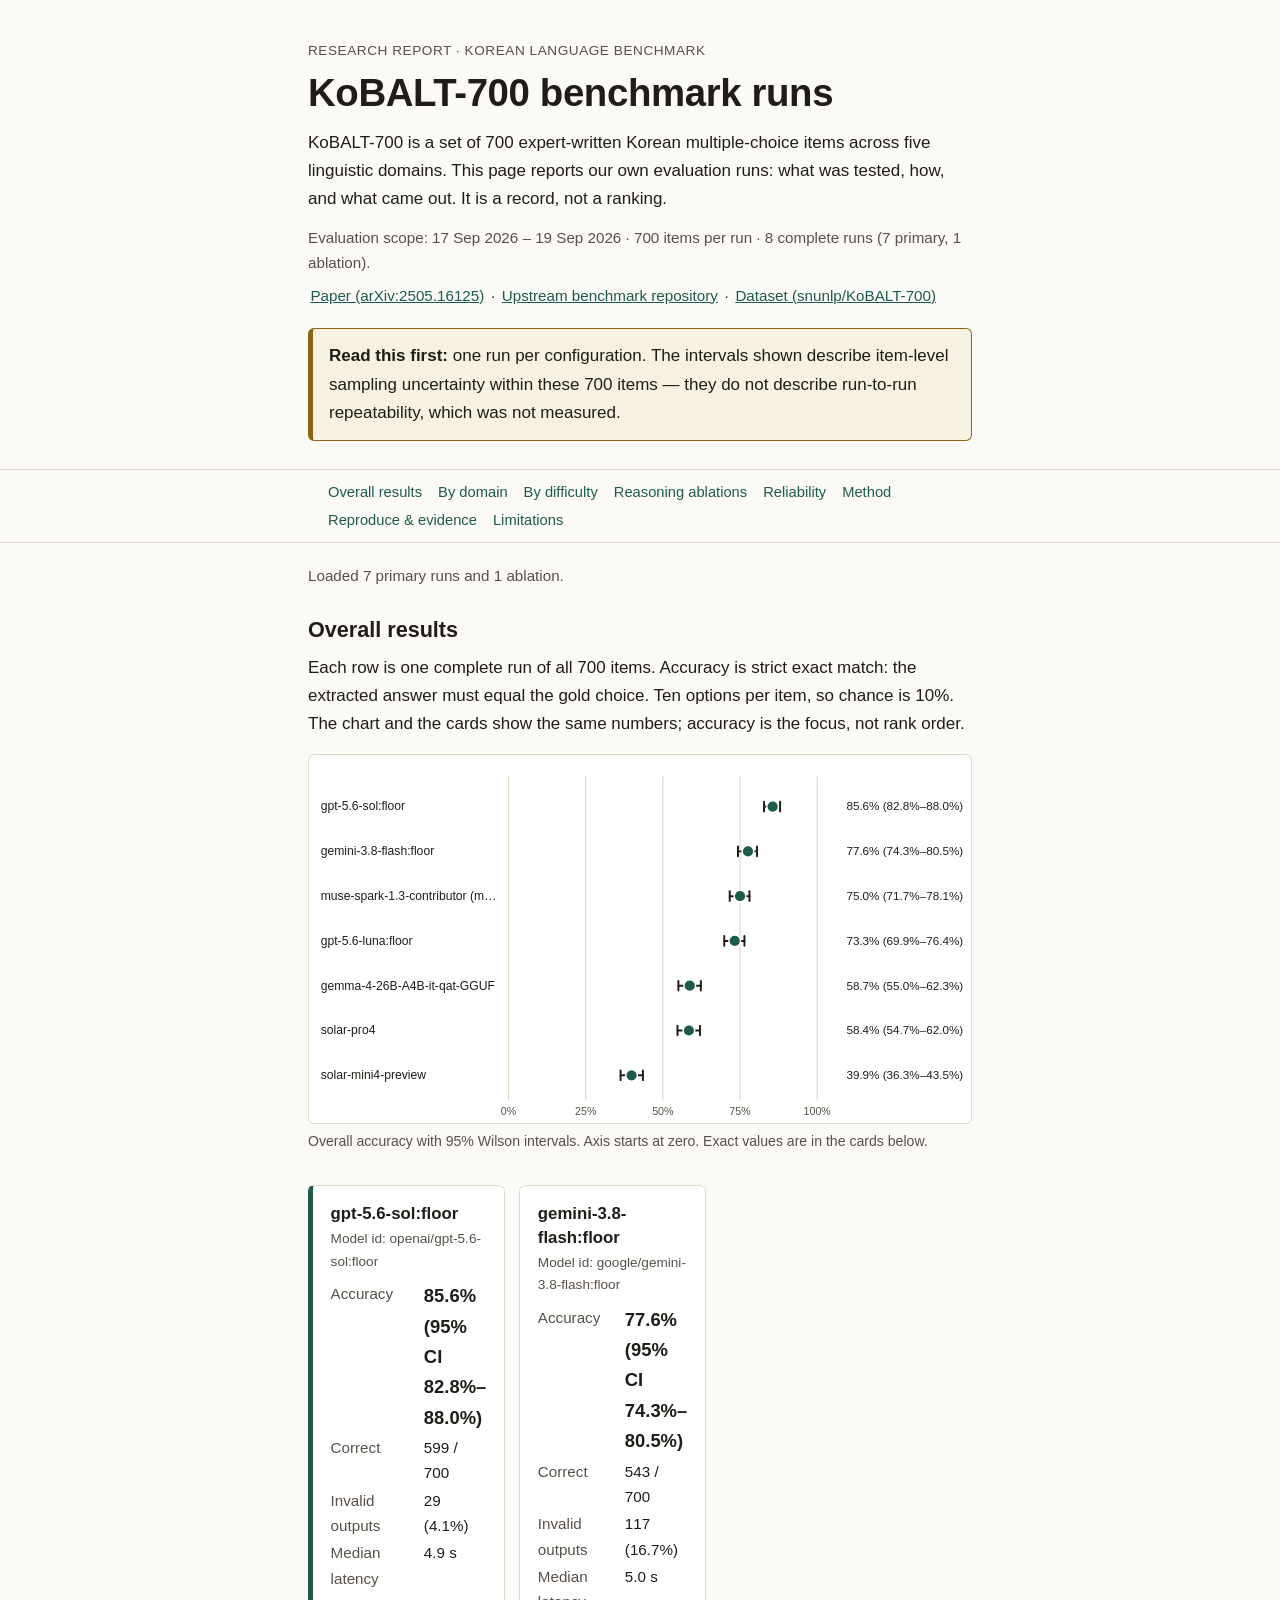
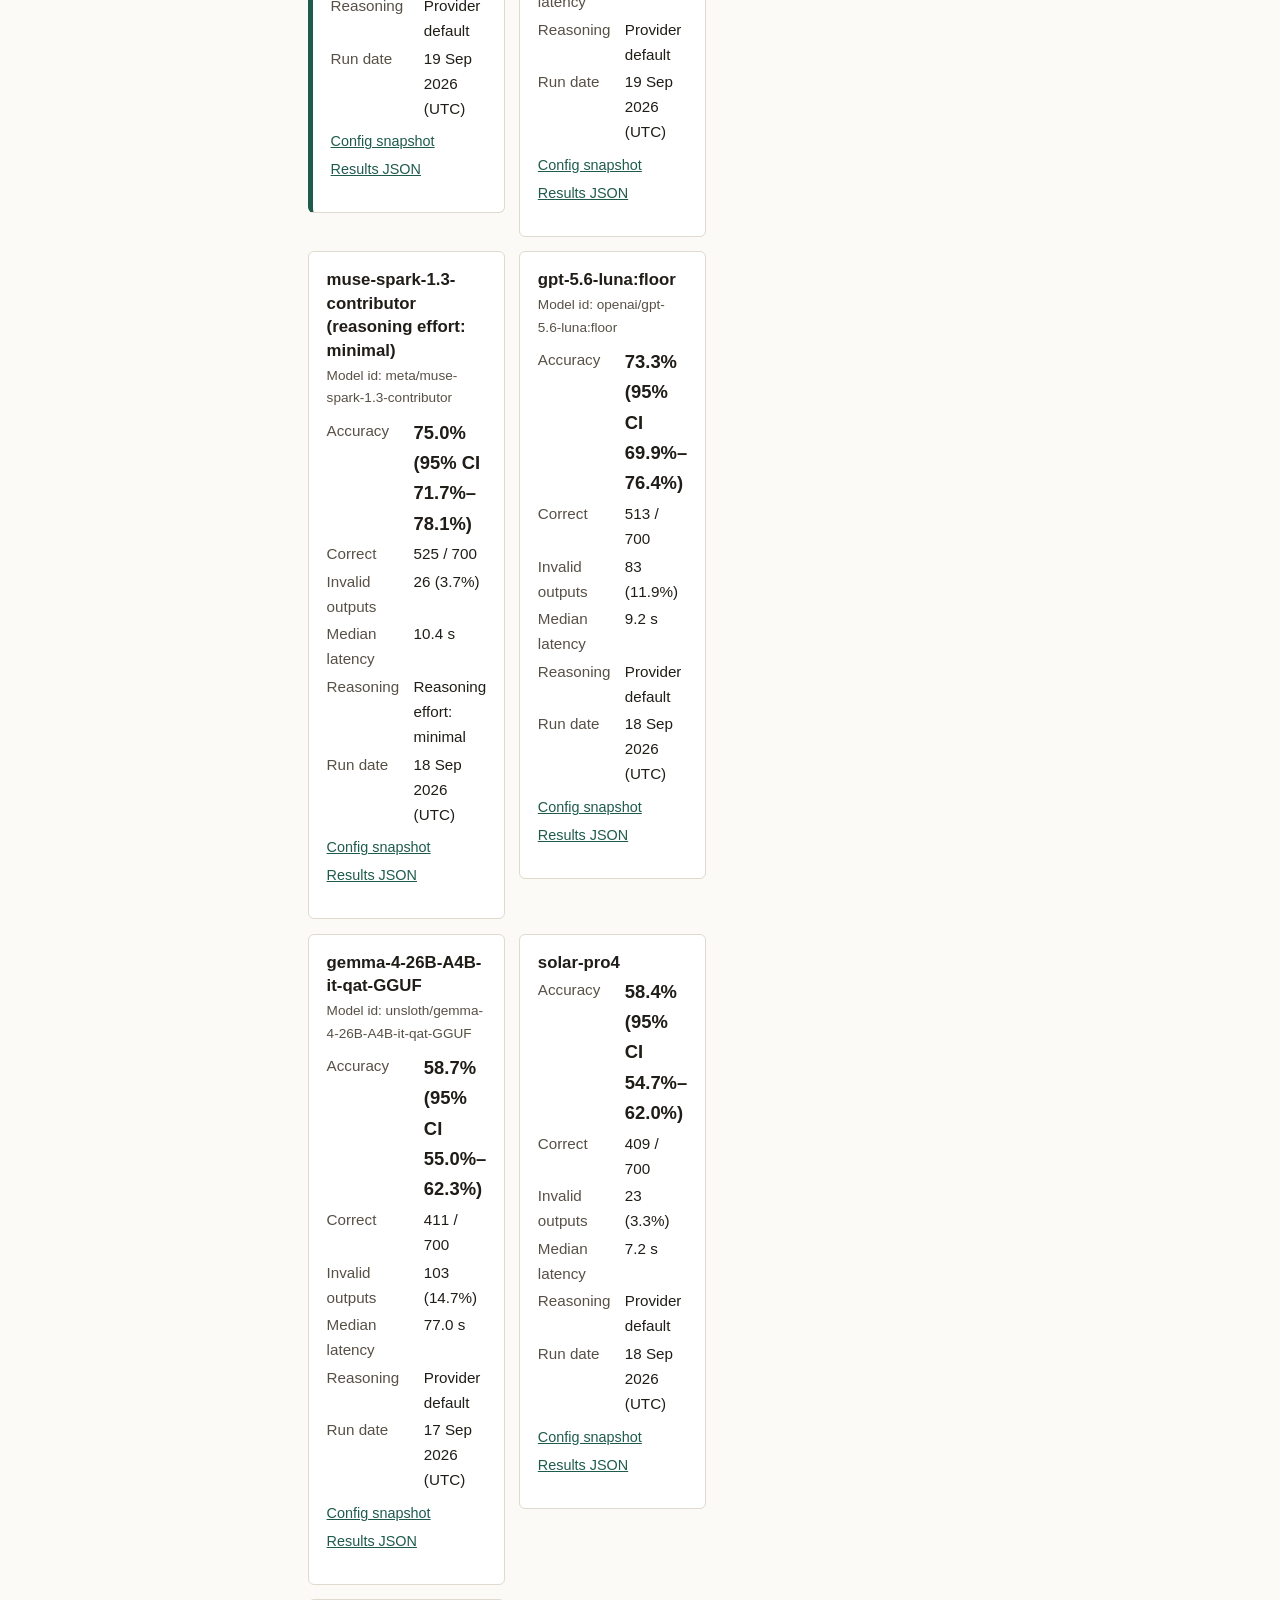
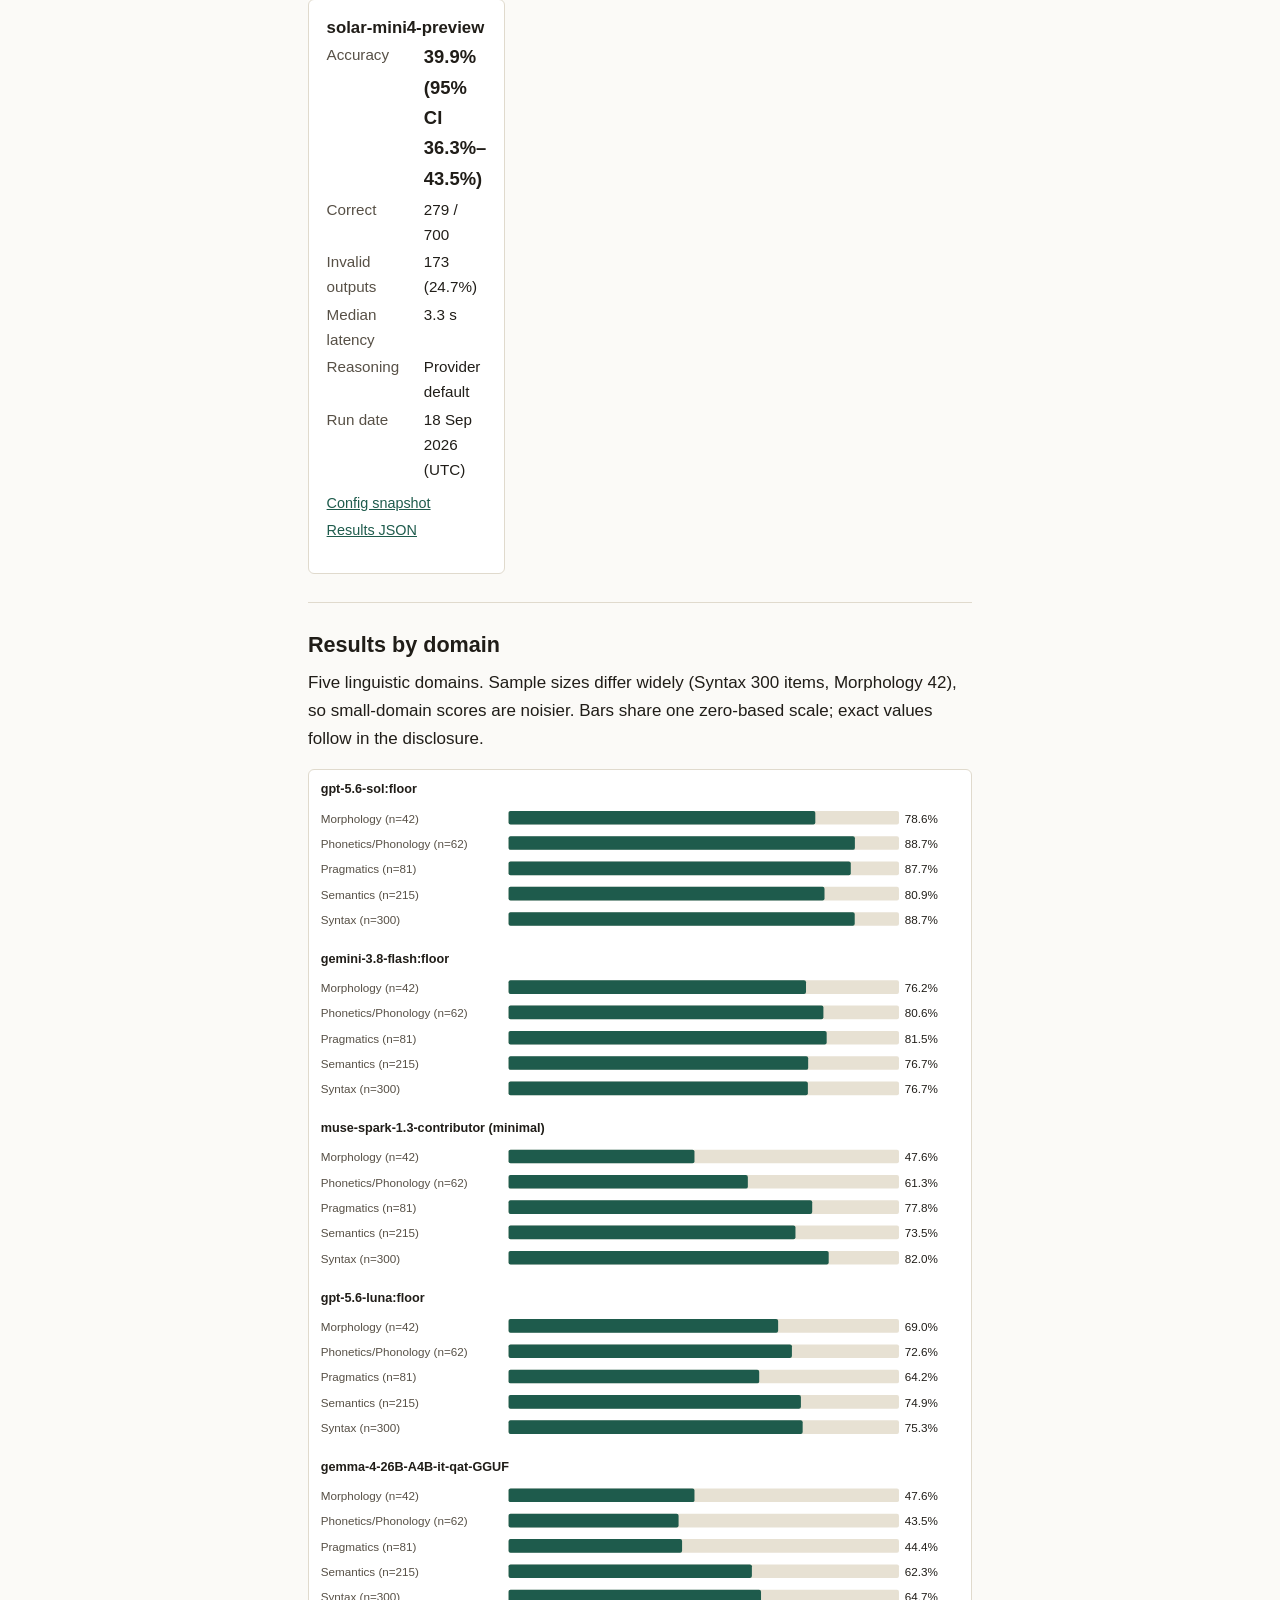
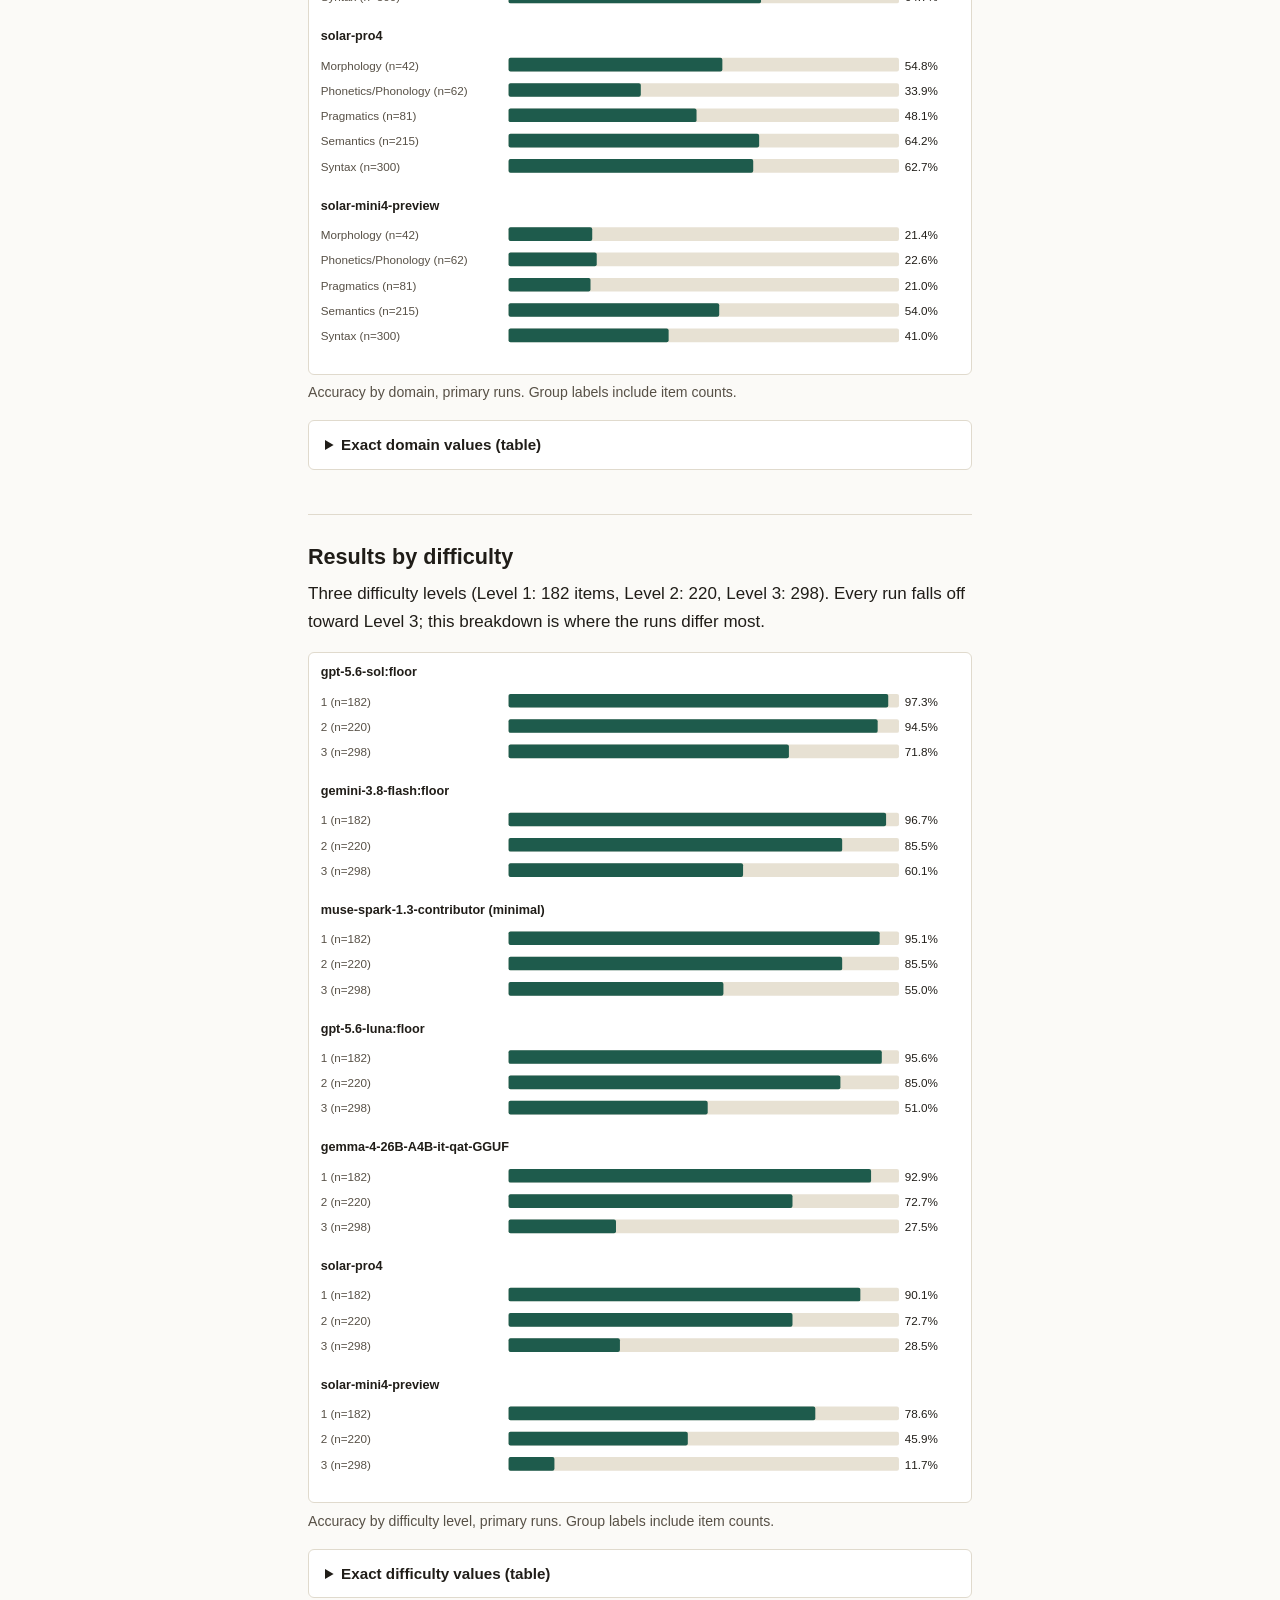
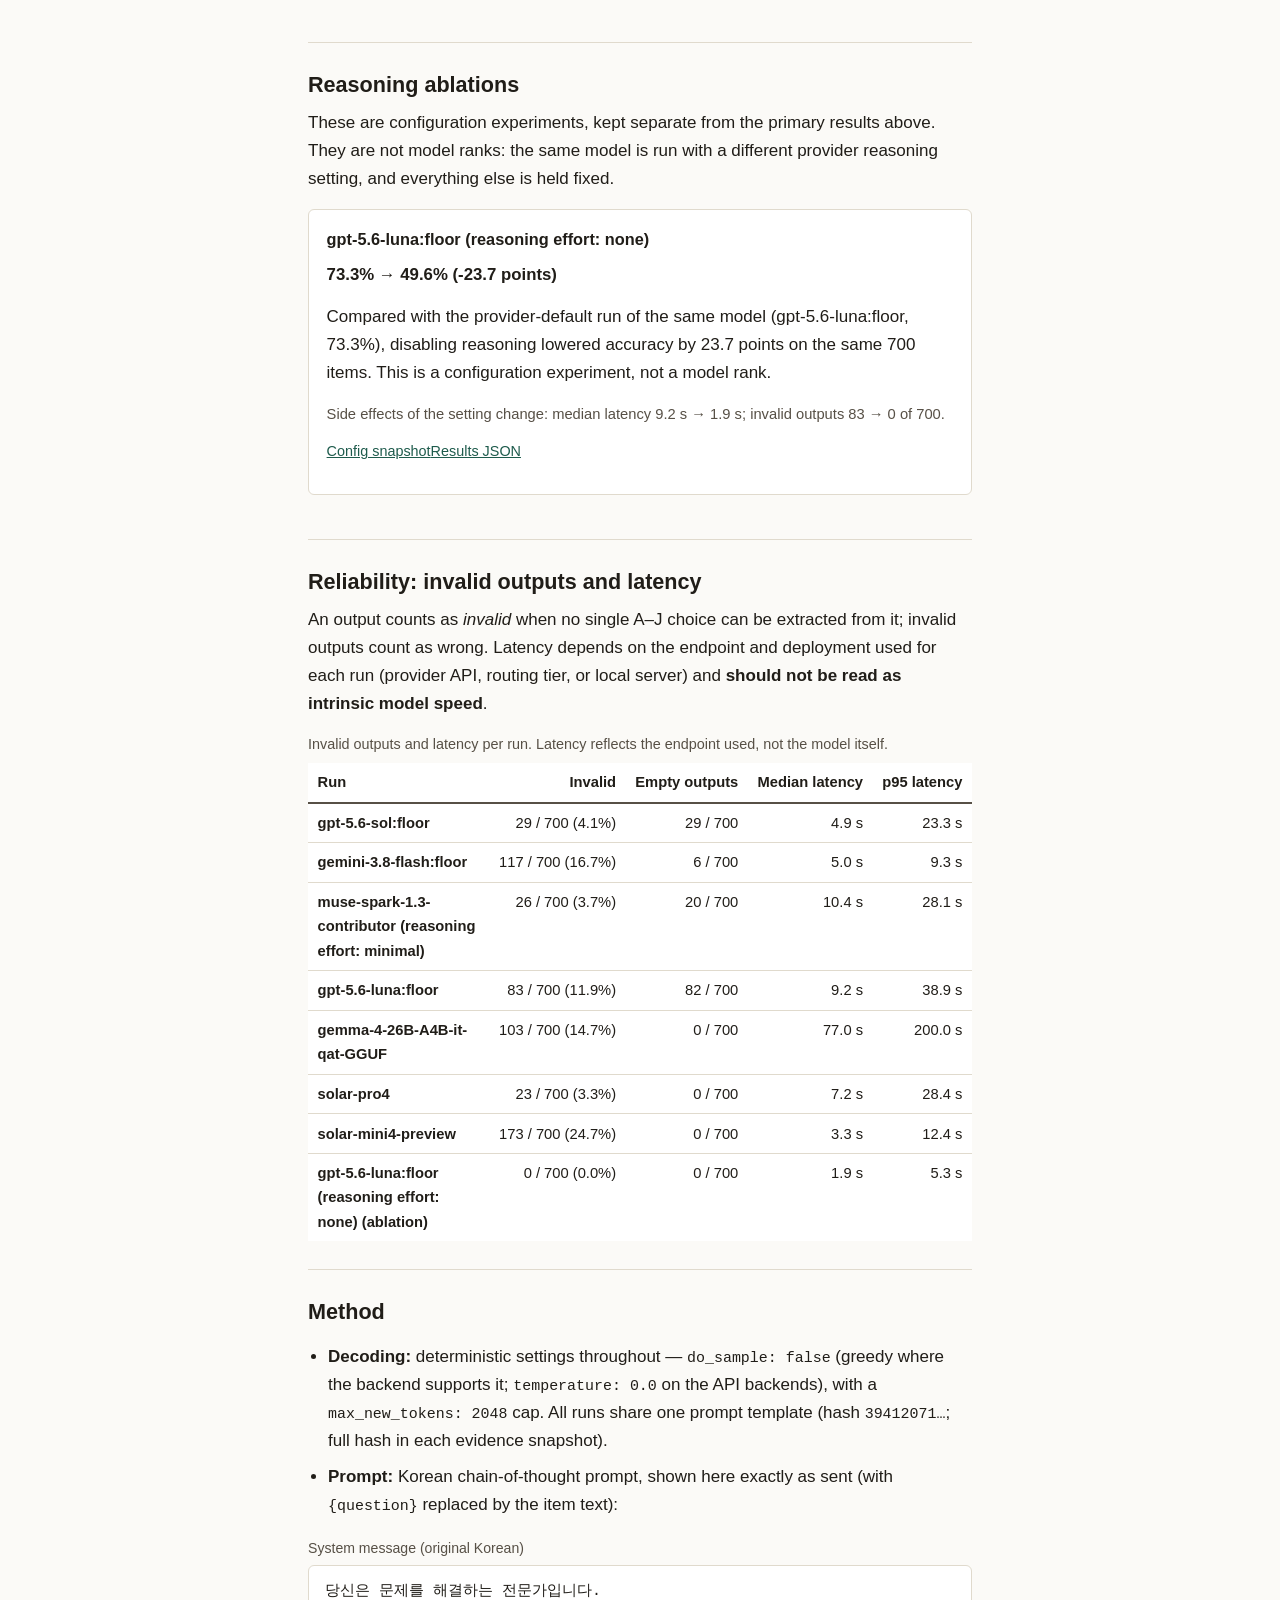
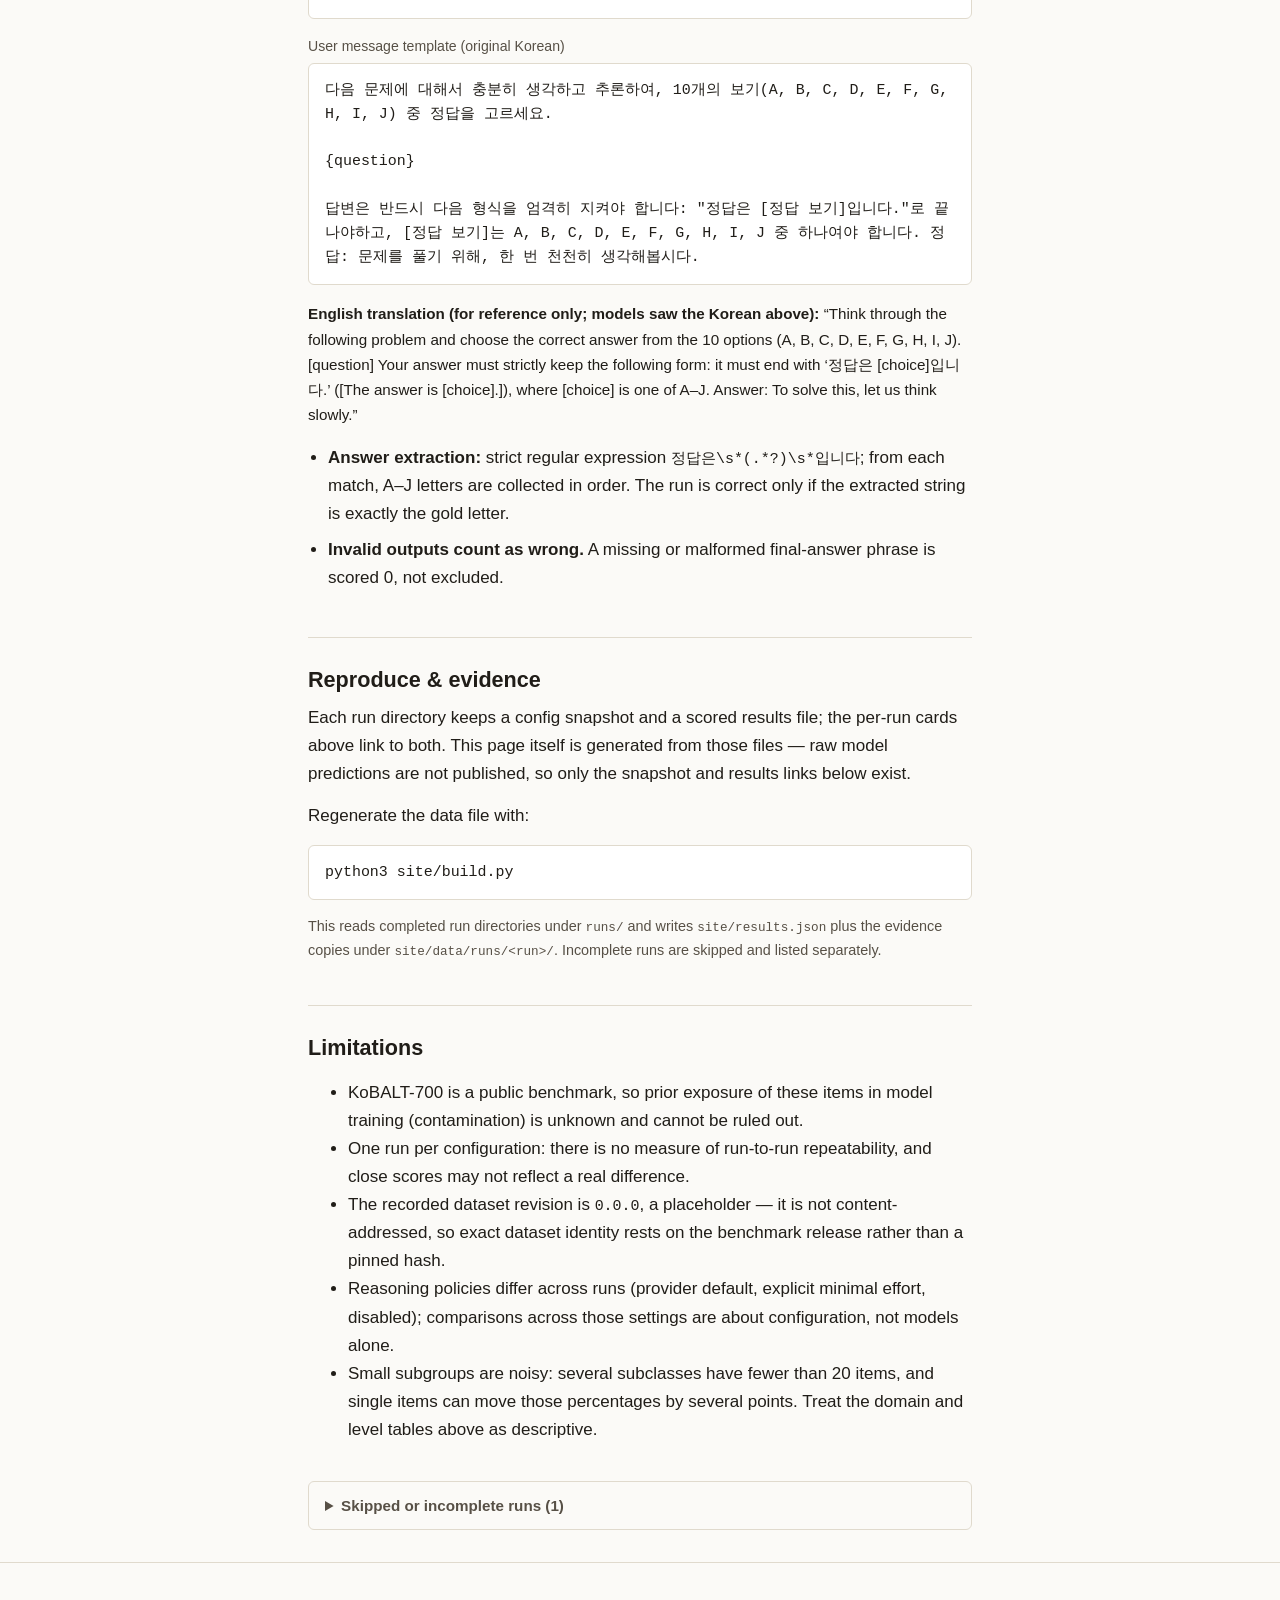
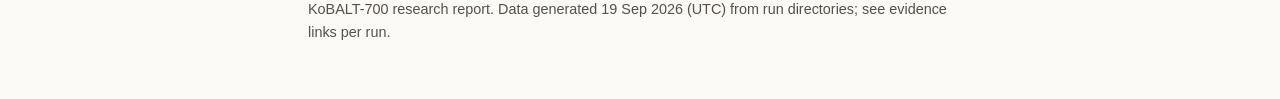
==== site/index.html @ e8af9bbc "make website" ====
<!DOCTYPE html>
<html lang="en">
<head>
<meta charset="utf-8">
<meta name="viewport" content="width=device-width, initial-scale=1">
<title>KoBALT-700 Benchmark Runs — Research Report</title>
<meta name="description" content="Transparent research report of KoBALT-700 Korean linguistic benchmark runs: overall scores with uncertainty, domain and difficulty breakdowns, reasoning ablations, method, and evidence.">
<link rel="icon" href="data:,">
<link rel="stylesheet" href="style.css">
</head>
<body>
<a class="skip-link" href="#main">Skip to main content</a>

<header class="site-header">
  <div class="measure">
    <p class="kicker">Research report &middot; Korean language benchmark</p>
    <h1>KoBALT-700 benchmark runs</h1>
    <p class="lede" id="scope-line" data-fallback="true">KoBALT-700 is a set of 700 expert-written Korean multiple-choice items across five linguistic domains. This page reports our own evaluation runs: what was tested, how, and what came out. It is a record, not a ranking.</p>
    <p class="meta-line" id="report-meta">Loading run metadata&hellip;</p>
    <p class="link-row">
      <a href="https://arxiv.org/abs/2505.16125">Paper (arXiv:2505.16125)</a>
      <span aria-hidden="true">&middot;</span>
      <a href="https://github.com/snunlp/KoBALT-700">Upstream benchmark repository</a>
      <span aria-hidden="true">&middot;</span>
      <a href="https://huggingface.co/datasets/snunlp/KoBALT-700">Dataset (snunlp/KoBALT-700)</a>
    </p>
    <aside class="caveat" aria-label="Important caveat">
      <p><strong>Read this first:</strong> one run per configuration. The intervals shown describe item-level sampling uncertainty within these 700 items &mdash; they do not describe run-to-run repeatability, which was not measured.</p>
    </aside>
  </div>
</header>

<nav class="site-nav" aria-label="Report sections">
  <div class="measure">
    <ul>
      <li><a href="#results">Overall results</a></li>
      <li><a href="#domains">By domain</a></li>
      <li><a href="#difficulty">By difficulty</a></li>
      <li><a href="#ablations">Reasoning ablations</a></li>
      <li><a href="#reliability">Reliability</a></li>
      <li><a href="#method">Method</a></li>
      <li><a href="#reproduce">Reproduce &amp; evidence</a></li>
      <li><a href="#limitations">Limitations</a></li>
    </ul>
  </div>
</nav>

<main id="main">
  <div class="measure">

    <p id="status" class="status" role="status" aria-live="polite">Loading results&hellip;</p>
    <noscript><p class="status">This report&rsquo;s numbers load from <code>results.json</code> and need JavaScript enabled. The method, limitations, and evidence links described below still apply.</p></noscript>

    <section id="results" aria-labelledby="results-h">
      <h2 id="results-h">Overall results</h2>
      <p>Each row is one complete run of all 700 items. Accuracy is strict exact match: the extracted answer must equal the gold choice. Ten options per item, so chance is 10%. The chart and the cards show the same numbers; accuracy is the focus, not rank order.</p>
      <figure class="chart-block">
        <div id="overall-chart" class="chart" role="img" aria-label="Dot-and-interval chart of overall accuracy with 95 percent Wilson intervals. Exact values are listed in the run cards below."></div>
        <figcaption>Overall accuracy with 95% Wilson intervals. Axis starts at zero. Exact values are in the cards below.</figcaption>
      </figure>
      <div id="run-cards" class="cards"></div>
    </section>

    <section id="domains" aria-labelledby="domains-h">
      <h2 id="domains-h">Results by domain</h2>
      <p>Five linguistic domains. Sample sizes differ widely (Syntax 300 items, Morphology 42), so small-domain scores are noisier. Bars share one zero-based scale; exact values follow in the disclosure.</p>
      <figure class="chart-block">
        <div id="domain-chart" class="chart" role="img" aria-label="Grouped bar chart of accuracy by linguistic domain for each primary run. Exact values are in the table below."></div>
        <figcaption>Accuracy by domain, primary runs. Group labels include item counts.</figcaption>
      </figure>
      <details id="domain-details" class="disclosure">
        <summary>Exact domain values (table)</summary>
        <div class="table-wrap" id="domain-table-wrap"></div>
      </details>
    </section>

    <section id="difficulty" aria-labelledby="difficulty-h">
      <h2 id="difficulty-h">Results by difficulty</h2>
      <p>Three difficulty levels (Level 1: 182 items, Level 2: 220, Level 3: 298). Every run falls off toward Level 3; this breakdown is where the runs differ most.</p>
      <figure class="chart-block">
        <div id="level-chart" class="chart" role="img" aria-label="Grouped bar chart of accuracy by difficulty level for each primary run. Exact values are in the table below."></div>
        <figcaption>Accuracy by difficulty level, primary runs. Group labels include item counts.</figcaption>
      </figure>
      <details id="level-details" class="disclosure">
        <summary>Exact difficulty values (table)</summary>
        <div class="table-wrap" id="level-table-wrap"></div>
      </details>
    </section>

    <section id="ablations" aria-labelledby="ablations-h">
      <h2 id="ablations-h">Reasoning ablations</h2>
      <p>These are configuration experiments, kept separate from the primary results above. They are not model ranks: the same model is run with a different provider reasoning setting, and everything else is held fixed.</p>
      <div id="ablation-body"></div>
    </section>

    <section id="reliability" aria-labelledby="reliability-h">
      <h2 id="reliability-h">Reliability: invalid outputs and latency</h2>
      <p>An output counts as <em>invalid</em> when no single A&ndash;J choice can be extracted from it; invalid outputs count as wrong. Latency depends on the endpoint and deployment used for each run (provider API, routing tier, or local server) and <strong>should not be read as intrinsic model speed</strong>.</p>
      <div class="table-wrap" id="reliability-table-wrap"></div>
    </section>

    <section id="method" aria-labelledby="method-h">
      <h2 id="method-h">Method</h2>
      <ul class="method-list">
        <li><strong>Decoding:</strong> deterministic settings throughout &mdash; <code>do_sample: false</code> (greedy where the backend supports it; <code>temperature: 0.0</code> on the API backends), with a <code>max_new_tokens: 2048</code> cap. All runs share one prompt template (hash <code>39412071&hellip;</code>; full hash in each evidence snapshot).</li>
        <li><strong>Prompt:</strong> Korean chain-of-thought prompt, shown here exactly as sent (with <code>{question}</code> replaced by the item text):</li>
      </ul>
      <figure class="prompt-block">
        <figcaption class="prompt-caption">System message (original Korean)</figcaption>
        <pre lang="ko">당신은 문제를 해결하는 전문가입니다.</pre>
      </figure>
      <figure class="prompt-block">
        <figcaption class="prompt-caption">User message template (original Korean)</figcaption>
        <pre lang="ko">다음 문제에 대해서 충분히 생각하고 추론하여, 10개의 보기(A, B, C, D, E, F, G, H, I, J) 중 정답을 고르세요.

{question}

답변은 반드시 다음 형식을 엄격히 지켜야 합니다: "정답은 [정답 보기]입니다."로 끝나야하고, [정답 보기]는 A, B, C, D, E, F, G, H, I, J 중 하나여야 합니다. 정답: 문제를 풀기 위해, 한 번 천천히 생각해봅시다.</pre>
      </figure>
      <p class="translation"><strong>English translation (for reference only; models saw the Korean above):</strong> &ldquo;Think through the following problem and choose the correct answer from the 10 options (A, B, C, D, E, F, G, H, I, J). &#91;question&#93; Your answer must strictly keep the following form: it must end with &lsquo;정답은 [choice]입니다.&rsquo; ([The answer is [choice].]), where [choice] is one of A&ndash;J. Answer: To solve this, let us think slowly.&rdquo;</p>
      <ul class="method-list">
        <li><strong>Answer extraction:</strong> strict regular expression <code>정답은\s*(.*?)\s*입니다</code>; from each match, A&ndash;J letters are collected in order. The run is correct only if the extracted string is exactly the gold letter.</li>
        <li><strong>Invalid outputs count as wrong.</strong> A missing or malformed final-answer phrase is scored 0, not excluded.</li>
      </ul>
    </section>

    <section id="reproduce" aria-labelledby="reproduce-h">
      <h2 id="reproduce-h">Reproduce &amp; evidence</h2>
      <p>Each run directory keeps a config snapshot and a scored results file; the per-run cards above link to both. This page itself is generated from those files &mdash; raw model predictions are not published, so only the snapshot and results links below exist.</p>
      <p>Regenerate the data file with:</p>
      <pre>python3 site/build.py</pre>
      <p class="small">This reads completed run directories under <code>runs/</code> and writes <code>site/results.json</code> plus the evidence copies under <code>site/data/runs/&lt;run&gt;/</code>. Incomplete runs are skipped and listed separately.</p>
    </section>

    <section id="limitations" aria-labelledby="limitations-h">
      <h2 id="limitations-h">Limitations</h2>
      <ul>
        <li>KoBALT-700 is a public benchmark, so prior exposure of these items in model training (contamination) is unknown and cannot be ruled out.</li>
        <li>One run per configuration: there is no measure of run-to-run repeatability, and close scores may not reflect a real difference.</li>
        <li>The recorded dataset revision is <code>0.0.0</code>, a placeholder &mdash; it is not content-addressed, so exact dataset identity rests on the benchmark release rather than a pinned hash.</li>
        <li>Reasoning policies differ across runs (provider default, explicit minimal effort, disabled); comparisons across those settings are about configuration, not models alone.</li>
        <li>Small subgroups are noisy: several subclasses have fewer than 20 items, and single items can move those percentages by several points. Treat the domain and level tables above as descriptive.</li>
      </ul>
    </section>

    <details id="skipped" class="disclosure subdued">
      <summary id="skipped-summary">Skipped or incomplete runs</summary>
      <div id="skipped-body"></div>
    </details>

  </div>
</main>

<footer class="site-footer">
  <div class="measure">
    <p id="footer-line" class="small">KoBALT-700 research report. Generated from run directories; see evidence links per run.</p>
  </div>
</footer>

<script src="charts.js" defer></script>
</body>
</html>
---- site/style.css ----
/* KoBALT-700 research report — quiet, paper-like, system fonts only. */

:root {
  --paper: #fbfaf7;
  --surface: #ffffff;
  --ink: #201d18;
  --muted: #575046;
  --line: #e0dacd;
  --accent: #1e5b4c;
  --accent-soft: #e9f0ec;
  --caution-bg: #f7f1e1;
  --caution-border: #8a6410;
  --max-measure: 44rem;
  --radius: 6px;
}

*, *::before, *::after { box-sizing: border-box; }

html {
  -webkit-text-size-adjust: 100%;
}

body {
  margin: 0;
  background: var(--paper);
  color: var(--ink);
  font-family: -apple-system, BlinkMacSystemFont, "Segoe UI", "Noto Sans",
    "Helvetica Neue", Arial, sans-serif;
  font-size: 1.0625rem;
  line-height: 1.65;
}

.measure {
  max-width: var(--max-measure);
  margin-inline: auto;
  padding-inline: 1.25rem;
}

/* Skip link */
.skip-link {
  position: absolute;
  left: -9999px;
  top: 0;
  background: var(--ink);
  color: #fff;
  padding: 0.6rem 1rem;
  z-index: 100;
}
.skip-link:focus {
  left: 0.5rem;
  top: 0.5rem;
}

/* Focus everywhere: always visible */
a:focus-visible,
button:focus-visible,
summary:focus-visible,
[tabindex]:focus-visible {
  outline: 3px solid var(--accent);
  outline-offset: 2px;
  border-radius: 2px;
}

/* Header */
.site-header {
  padding: 2.5rem 0 1.75rem;
  border-bottom: 1px solid var(--line);
}
.kicker {
  margin: 0 0 0.5rem;
  font-size: 0.85rem;
  letter-spacing: 0.04em;
  text-transform: uppercase;
  color: var(--muted);
}
.site-header h1 {
  margin: 0 0 0.75rem;
  font-size: 2rem;
  line-height: 1.2;
  letter-spacing: -0.01em;
}
.lede { margin: 0 0 0.75rem; }
.meta-line {
  margin: 0 0 0.5rem;
  font-size: 0.95rem;
  color: var(--muted);
}
.link-row {
  margin: 0 0 1.25rem;
  font-size: 0.95rem;
}
.link-row a { margin-inline: 0.15rem; }

a { color: var(--accent); }
a:hover { text-decoration-thickness: 2px; }
a:visited { color: #17473b; }

.caveat {
  background: var(--caution-bg);
  border: 1px solid var(--caution-border);
  border-left-width: 5px;
  border-radius: var(--radius);
  padding: 0.85rem 1rem;
}
.caveat p { margin: 0; }
.caveat strong { color: var(--ink); }

/* Nav */
.site-nav {
  border-bottom: 1px solid var(--line);
  background: var(--paper);
}
.site-nav ul {
  list-style: none;
  margin: 0;
  padding: 0.6rem 1.25rem;
  display: flex;
  flex-wrap: wrap;
  gap: 0.25rem 1rem;
  font-size: 0.92rem;
}
.site-nav a { text-decoration: none; }
.site-nav a:hover { text-decoration: underline; }

/* Sections */
main section {
  padding: 1.75rem 0 0.5rem;
}
main section + section {
  border-top: 1px solid var(--line);
  margin-top: 1.25rem;
}
h2 {
  font-size: 1.35rem;
  line-height: 1.3;
  margin: 0 0 0.6rem;
}
section p { margin: 0 0 0.9rem; }
.small { font-size: 0.9rem; color: var(--muted); }

.status {
  margin: 1.25rem 0 0;
  font-size: 0.95rem;
  color: var(--muted);
}
.status.error { color: #8c1d18; }

/* Run cards */
.cards {
  list-style: none;
  margin: 1rem 0 0;
  padding: 0;
  display: grid;
  gap: 0.9rem;
}
.card {
  background: var(--surface);
  border: 1px solid var(--line);
  border-radius: var(--radius);
  padding: 1rem 1.1rem;
}
.card.lead { border-left: 5px solid var(--accent); }
.card h3 {
  margin: 0 0 0.15rem;
  font-size: 1.05rem;
  line-height: 1.4;
  overflow-wrap: anywhere;
}
.card .model-id {
  margin: 0 0 0.5rem;
  font-size: 0.85rem;
  color: var(--muted);
  overflow-wrap: anywhere;
}
.card dl {
  display: grid;
  grid-template-columns: auto 1fr;
  gap: 0.15rem 0.9rem;
  margin: 0;
  font-size: 0.95rem;
}
.card dt { color: var(--muted); }
.card dd { margin: 0; font-variant-numeric: tabular-nums; }
.card .score { font-size: 1.15rem; font-weight: 650; }
.card .evidence {
  margin-top: 0.6rem;
  font-size: 0.9rem;
  display: flex;
  flex-wrap: wrap;
  gap: 0.25rem 0.75rem;
}

/* Charts */
.chart-block { margin: 1rem 0; }
.chart-block figcaption {
  font-size: 0.88rem;
  color: var(--muted);
  margin-top: 0.4rem;
}
.chart svg {
  display: block;
  width: 100%;
  height: auto;
  background: var(--surface);
  border: 1px solid var(--line);
  border-radius: var(--radius);
}
.chart-error {
  font-size: 0.95rem;
  color: var(--muted);
  border: 1px dashed var(--line);
  border-radius: var(--radius);
  padding: 0.75rem 1rem;
}

/* Tables */
.table-wrap { overflow-x: auto; }
table {
  border-collapse: collapse;
  width: 100%;
  font-size: 0.92rem;
  font-variant-numeric: tabular-nums;
  background: var(--surface);
}
caption {
  text-align: left;
  font-size: 0.9rem;
  color: var(--muted);
  padding-bottom: 0.4rem;
}
th, td {
  text-align: left;
  padding: 0.45rem 0.6rem;
  border-bottom: 1px solid var(--line);
  vertical-align: top;
}
th { font-weight: 650; }
thead th { border-bottom: 2px solid var(--muted); }
tbody tr:last-child th,
tbody tr:last-child td { border-bottom: none; }
td.num, th.num { text-align: right; white-space: nowrap; }

/* Disclosures */
.disclosure {
  margin: 0.75rem 0 1rem;
  border: 1px solid var(--line);
  border-radius: var(--radius);
  background: var(--surface);
}
.disclosure summary {
  cursor: pointer;
  padding: 0.7rem 1rem;
  font-weight: 600;
  font-size: 0.95rem;
}
.disclosure .table-wrap { padding: 0 1rem 1rem; }
.disclosure.subdued {
  background: transparent;
  color: var(--muted);
  font-size: 0.92rem;
}
.disclosure.subdued .table-wrap { padding: 0 1rem 1rem; }

/* Ablation pair */
.ablation-pair {
  background: var(--surface);
  border: 1px solid var(--line);
  border-radius: var(--radius);
  padding: 1rem 1.1rem;
  margin: 1rem 0;
}
.ablation-pair h3 {
  margin: 0 0 0.5rem;
  font-size: 1.02rem;
  overflow-wrap: anywhere;
}
.ablation-pair .delta {
  font-size: 1.05rem;
  font-weight: 650;
}
.ablation-note { font-size: 0.92rem; color: var(--muted); }

/* Method */
.method-list { padding-left: 1.25rem; }
.method-list li { margin-bottom: 0.5rem; }
code, pre {
  font-family: ui-monospace, SFMono-Regular, Menlo, Consolas, monospace;
  font-size: 0.88em;
}
pre {
  background: var(--surface);
  border: 1px solid var(--line);
  border-radius: var(--radius);
  padding: 0.9rem 1rem;
  overflow-x: auto;
  line-height: 1.6;
  white-space: pre-wrap;
  overflow-wrap: anywhere;
}
.prompt-block { margin: 0 0 1rem; }
.prompt-caption {
  font-size: 0.88rem;
  color: var(--muted);
  margin-bottom: 0.3rem;
}
.prompt-block pre { margin: 0; }
.translation { font-size: 0.95rem; }

/* Footer */
.site-footer {
  border-top: 1px solid var(--line);
  margin-top: 2rem;
  padding: 1.25rem 0 2.5rem;
}

/* Wider screens: two-column cards, roomier type */
@media (min-width: 46rem) {
  .site-header h1 { font-size: 2.4rem; }
  .cards { grid-template-columns: 1fr 1fr; }
  .card.wide { grid-column: 1 / -1; }
}

/* Reduced motion: no decorative animation anywhere (none is used). */
@media (prefers-reduced-motion: reduce) {
  html { scroll-behavior: auto; }
  *, *::before, *::after {
    animation: none !important;
    transition: none !important;
  }
}
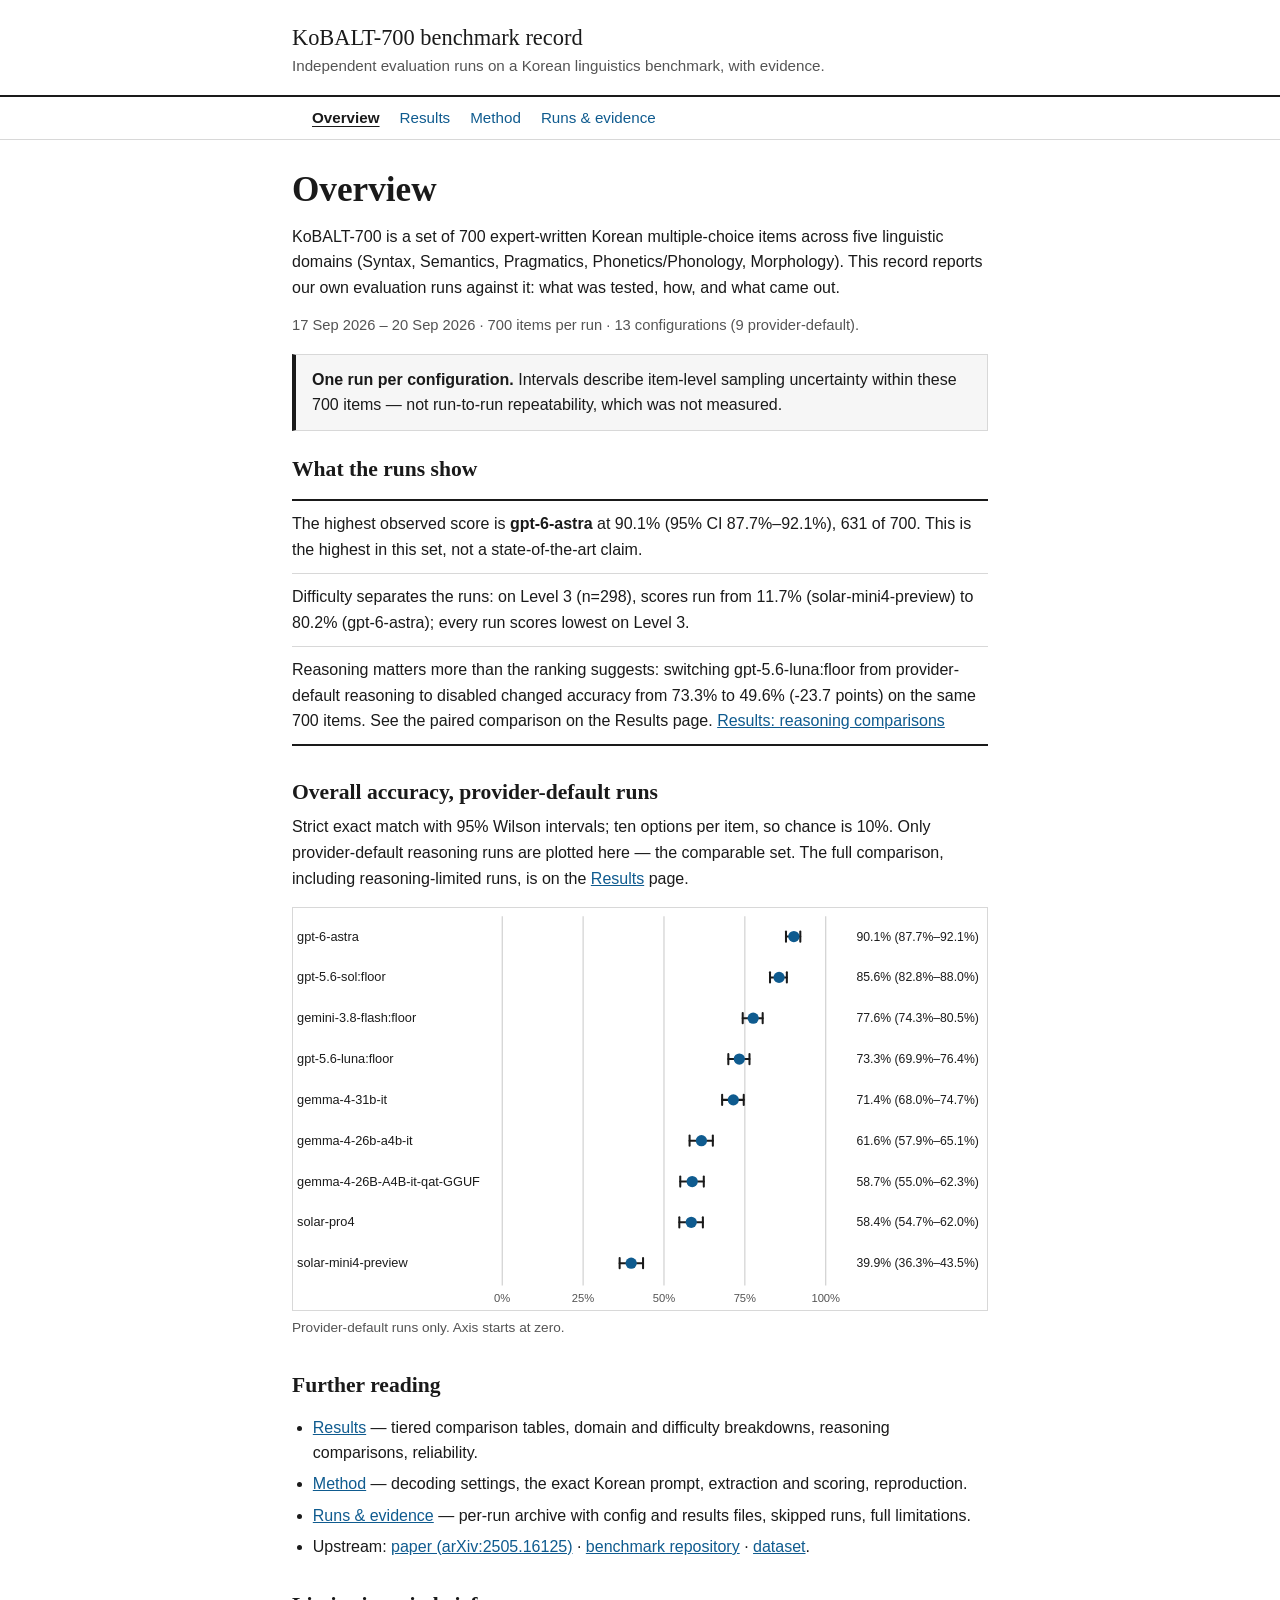
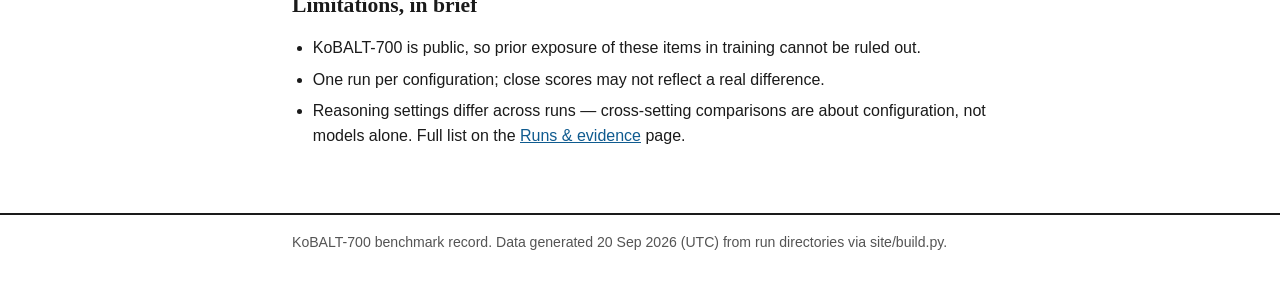
==== commit c56c7a56: "astra" ====
--- a/site/index.html
+++ b/site/index.html
@@ -3,44 +3,29 @@
 <head>
 <meta charset="utf-8">
 <meta name="viewport" content="width=device-width, initial-scale=1">
-<title>KoBALT-700 Benchmark Runs — Research Report</title>
-<meta name="description" content="Transparent research report of KoBALT-700 Korean linguistic benchmark runs: overall scores with uncertainty, domain and difficulty breakdowns, reasoning ablations, method, and evidence.">
+<title>KoBALT-700 benchmark record — Overview</title>
+<meta name="description" content="Overview of KoBALT-700 Korean benchmark evaluation runs: scope, key findings, and links to results, method, and run evidence.">
 <link rel="icon" href="data:,">
 <link rel="stylesheet" href="style.css">
+<script>document.documentElement.classList.add("js");</script>
 </head>
 <body>
 <a class="skip-link" href="#main">Skip to main content</a>
 
-<header class="site-header">
+<header class="masthead">
   <div class="measure">
-    <p class="kicker">Research report &middot; Korean language benchmark</p>
-    <h1>KoBALT-700 benchmark runs</h1>
-    <p class="lede" id="scope-line" data-fallback="true">KoBALT-700 is a set of 700 expert-written Korean multiple-choice items across five linguistic domains. This page reports our own evaluation runs: what was tested, how, and what came out. It is a record, not a ranking.</p>
-    <p class="meta-line" id="report-meta">Loading run metadata&hellip;</p>
-    <p class="link-row">
-      <a href="https://arxiv.org/abs/2505.16125">Paper (arXiv:2505.16125)</a>
-      <span aria-hidden="true">&middot;</span>
-      <a href="https://github.com/snunlp/KoBALT-700">Upstream benchmark repository</a>
-      <span aria-hidden="true">&middot;</span>
-      <a href="https://huggingface.co/datasets/snunlp/KoBALT-700">Dataset (snunlp/KoBALT-700)</a>
-    </p>
-    <aside class="caveat" aria-label="Important caveat">
-      <p><strong>Read this first:</strong> one run per configuration. The intervals shown describe item-level sampling uncertainty within these 700 items &mdash; they do not describe run-to-run repeatability, which was not measured.</p>
-    </aside>
+    <p class="site-title"><a href="index.html">KoBALT-700 benchmark record</a></p>
+    <p class="standfirst">Independent evaluation runs on a Korean linguistics benchmark, with evidence.</p>
   </div>
 </header>
 
-<nav class="site-nav" aria-label="Report sections">
+<nav class="site-nav" aria-label="Site sections">
   <div class="measure">
     <ul>
-      <li><a href="#results">Overall results</a></li>
-      <li><a href="#domains">By domain</a></li>
-      <li><a href="#difficulty">By difficulty</a></li>
-      <li><a href="#ablations">Reasoning ablations</a></li>
-      <li><a href="#reliability">Reliability</a></li>
-      <li><a href="#method">Method</a></li>
-      <li><a href="#reproduce">Reproduce &amp; evidence</a></li>
-      <li><a href="#limitations">Limitations</a></li>
+      <li><a href="index.html" aria-current="page">Overview</a></li>
+      <li><a href="results.html">Results</a></li>
+      <li><a href="method.html">Method</a></li>
+      <li><a href="runs.html">Runs &amp; evidence</a></li>
     </ul>
   </div>
 </nav>
@@ -48,112 +33,56 @@
 <main id="main">
   <div class="measure">
 
-    <p id="status" class="status" role="status" aria-live="polite">Loading results&hellip;</p>
-    <noscript><p class="status">This report&rsquo;s numbers load from <code>results.json</code> and need JavaScript enabled. The method, limitations, and evidence links described below still apply.</p></noscript>
+    <h1>Overview</h1>
+    <p>KoBALT-700 is a set of 700 expert-written Korean multiple-choice items across five linguistic domains (Syntax, Semantics, Pragmatics, Phonetics/Phonology, Morphology). This record reports our own evaluation runs against it: what was tested, how, and what came out.</p>
+    <p class="meta-line" id="report-meta">Loading run metadata&hellip;</p>
 
-    <section id="results" aria-labelledby="results-h">
-      <h2 id="results-h">Overall results</h2>
-      <p>Each row is one complete run of all 700 items. Accuracy is strict exact match: the extracted answer must equal the gold choice. Ten options per item, so chance is 10%. The chart and the cards show the same numbers; accuracy is the focus, not rank order.</p>
-      <figure class="chart-block">
-        <div id="overall-chart" class="chart" role="img" aria-label="Dot-and-interval chart of overall accuracy with 95 percent Wilson intervals. Exact values are listed in the run cards below."></div>
-        <figcaption>Overall accuracy with 95% Wilson intervals. Axis starts at zero. Exact values are in the cards below.</figcaption>
-      </figure>
-      <div id="run-cards" class="cards"></div>
-    </section>
+    <aside class="caveat" aria-label="Important caveat">
+      <p><strong>One run per configuration.</strong> Intervals describe item-level sampling uncertainty within these 700 items — not run-to-run repeatability, which was not measured.</p>
+    </aside>
 
-    <section id="domains" aria-labelledby="domains-h">
-      <h2 id="domains-h">Results by domain</h2>
-      <p>Five linguistic domains. Sample sizes differ widely (Syntax 300 items, Morphology 42), so small-domain scores are noisier. Bars share one zero-based scale; exact values follow in the disclosure.</p>
-      <figure class="chart-block">
-        <div id="domain-chart" class="chart" role="img" aria-label="Grouped bar chart of accuracy by linguistic domain for each primary run. Exact values are in the table below."></div>
-        <figcaption>Accuracy by domain, primary runs. Group labels include item counts.</figcaption>
-      </figure>
-      <details id="domain-details" class="disclosure">
-        <summary>Exact domain values (table)</summary>
-        <div class="table-wrap" id="domain-table-wrap"></div>
-      </details>
-    </section>
-
-    <section id="difficulty" aria-labelledby="difficulty-h">
-      <h2 id="difficulty-h">Results by difficulty</h2>
-      <p>Three difficulty levels (Level 1: 182 items, Level 2: 220, Level 3: 298). Every run falls off toward Level 3; this breakdown is where the runs differ most.</p>
-      <figure class="chart-block">
-        <div id="level-chart" class="chart" role="img" aria-label="Grouped bar chart of accuracy by difficulty level for each primary run. Exact values are in the table below."></div>
-        <figcaption>Accuracy by difficulty level, primary runs. Group labels include item counts.</figcaption>
-      </figure>
-      <details id="level-details" class="disclosure">
-        <summary>Exact difficulty values (table)</summary>
-        <div class="table-wrap" id="level-table-wrap"></div>
-      </details>
-    </section>
-
-    <section id="ablations" aria-labelledby="ablations-h">
-      <h2 id="ablations-h">Reasoning ablations</h2>
-      <p>These are configuration experiments, kept separate from the primary results above. They are not model ranks: the same model is run with a different provider reasoning setting, and everything else is held fixed.</p>
-      <div id="ablation-body"></div>
-    </section>
-
-    <section id="reliability" aria-labelledby="reliability-h">
-      <h2 id="reliability-h">Reliability: invalid outputs and latency</h2>
-      <p>An output counts as <em>invalid</em> when no single A&ndash;J choice can be extracted from it; invalid outputs count as wrong. Latency depends on the endpoint and deployment used for each run (provider API, routing tier, or local server) and <strong>should not be read as intrinsic model speed</strong>.</p>
-      <div class="table-wrap" id="reliability-table-wrap"></div>
-    </section>
-
-    <section id="method" aria-labelledby="method-h">
-      <h2 id="method-h">Method</h2>
-      <ul class="method-list">
-        <li><strong>Decoding:</strong> deterministic settings throughout &mdash; <code>do_sample: false</code> (greedy where the backend supports it; <code>temperature: 0.0</code> on the API backends), with a <code>max_new_tokens: 2048</code> cap. All runs share one prompt template (hash <code>39412071&hellip;</code>; full hash in each evidence snapshot).</li>
-        <li><strong>Prompt:</strong> Korean chain-of-thought prompt, shown here exactly as sent (with <code>{question}</code> replaced by the item text):</li>
-      </ul>
-      <figure class="prompt-block">
-        <figcaption class="prompt-caption">System message (original Korean)</figcaption>
-        <pre lang="ko">당신은 문제를 해결하는 전문가입니다.</pre>
-      </figure>
-      <figure class="prompt-block">
-        <figcaption class="prompt-caption">User message template (original Korean)</figcaption>
-        <pre lang="ko">다음 문제에 대해서 충분히 생각하고 추론하여, 10개의 보기(A, B, C, D, E, F, G, H, I, J) 중 정답을 고르세요.
-
-{question}
-
-답변은 반드시 다음 형식을 엄격히 지켜야 합니다: "정답은 [정답 보기]입니다."로 끝나야하고, [정답 보기]는 A, B, C, D, E, F, G, H, I, J 중 하나여야 합니다. 정답: 문제를 풀기 위해, 한 번 천천히 생각해봅시다.</pre>
-      </figure>
-      <p class="translation"><strong>English translation (for reference only; models saw the Korean above):</strong> &ldquo;Think through the following problem and choose the correct answer from the 10 options (A, B, C, D, E, F, G, H, I, J). &#91;question&#93; Your answer must strictly keep the following form: it must end with &lsquo;정답은 [choice]입니다.&rsquo; ([The answer is [choice].]), where [choice] is one of A&ndash;J. Answer: To solve this, let us think slowly.&rdquo;</p>
-      <ul class="method-list">
-        <li><strong>Answer extraction:</strong> strict regular expression <code>정답은\s*(.*?)\s*입니다</code>; from each match, A&ndash;J letters are collected in order. The run is correct only if the extracted string is exactly the gold letter.</li>
-        <li><strong>Invalid outputs count as wrong.</strong> A missing or malformed final-answer phrase is scored 0, not excluded.</li>
+    <section class="defer" aria-labelledby="findings-h">
+      <h2 id="findings-h">What the runs show</h2>
+      <ul class="findings" id="findings">
+        <li>Findings load with the data.</li>
       </ul>
     </section>
 
-    <section id="reproduce" aria-labelledby="reproduce-h">
-      <h2 id="reproduce-h">Reproduce &amp; evidence</h2>
-      <p>Each run directory keeps a config snapshot and a scored results file; the per-run cards above link to both. This page itself is generated from those files &mdash; raw model predictions are not published, so only the snapshot and results links below exist.</p>
-      <p>Regenerate the data file with:</p>
-      <pre>python3 site/build.py</pre>
-      <p class="small">This reads completed run directories under <code>runs/</code> and writes <code>site/results.json</code> plus the evidence copies under <code>site/data/runs/&lt;run&gt;/</code>. Incomplete runs are skipped and listed separately.</p>
+    <section class="defer" aria-labelledby="overall-h">
+      <h2 id="overall-h">Overall accuracy, provider-default runs</h2>
+      <p>Strict exact match with 95% Wilson intervals; ten options per item, so chance is 10%. Only provider-default reasoning runs are plotted here — the comparable set. The full comparison, including reasoning-limited runs, is on the <a href="results.html">Results</a> page.</p>
+      <figure class="chart-block">
+        <div id="overall-chart" class="chart" role="img" aria-label="Dot-and-interval chart of overall accuracy with 95 percent Wilson intervals for provider-default runs."></div>
+        <figcaption class="caption">Provider-default runs only. Axis starts at zero.</figcaption>
+      </figure>
     </section>
 
-    <section id="limitations" aria-labelledby="limitations-h">
-      <h2 id="limitations-h">Limitations</h2>
-      <ul>
-        <li>KoBALT-700 is a public benchmark, so prior exposure of these items in model training (contamination) is unknown and cannot be ruled out.</li>
-        <li>One run per configuration: there is no measure of run-to-run repeatability, and close scores may not reflect a real difference.</li>
-        <li>The recorded dataset revision is <code>0.0.0</code>, a placeholder &mdash; it is not content-addressed, so exact dataset identity rests on the benchmark release rather than a pinned hash.</li>
-        <li>Reasoning policies differ across runs (provider default, explicit minimal effort, disabled); comparisons across those settings are about configuration, not models alone.</li>
-        <li>Small subgroups are noisy: several subclasses have fewer than 20 items, and single items can move those percentages by several points. Treat the domain and level tables above as descriptive.</li>
+    <section class="defer" aria-labelledby="further-h">
+      <h2 id="further-h">Further reading</h2>
+      <ul class="tight">
+        <li><a href="results.html">Results</a> — tiered comparison tables, domain and difficulty breakdowns, reasoning comparisons, reliability.</li>
+        <li><a href="method.html">Method</a> — decoding settings, the exact Korean prompt, extraction and scoring, reproduction.</li>
+        <li><a href="runs.html">Runs &amp; evidence</a> — per-run archive with config and results files, skipped runs, full limitations.</li>
+        <li>Upstream: <a href="https://arxiv.org/abs/2505.16125">paper (arXiv:2505.16125)</a> · <a href="https://github.com/snunlp/KoBALT-700">benchmark repository</a> · <a href="https://huggingface.co/datasets/snunlp/KoBALT-700">dataset</a>.</li>
       </ul>
     </section>
 
-    <details id="skipped" class="disclosure subdued">
-      <summary id="skipped-summary">Skipped or incomplete runs</summary>
-      <div id="skipped-body"></div>
-    </details>
+    <section class="defer" aria-labelledby="limits-h">
+      <h2 id="limits-h">Limitations, in brief</h2>
+      <ul class="tight">
+        <li>KoBALT-700 is public, so prior exposure of these items in training cannot be ruled out.</li>
+        <li>One run per configuration; close scores may not reflect a real difference.</li>
+        <li>Reasoning settings differ across runs — cross-setting comparisons are about configuration, not models alone. Full list on the <a href="runs.html#limitations">Runs &amp; evidence</a> page.</li>
+      </ul>
+    </section>
 
   </div>
 </main>
 
-<footer class="site-footer">
+<footer class="site-footer defer">
   <div class="measure">
-    <p id="footer-line" class="small">KoBALT-700 research report. Generated from run directories; see evidence links per run.</p>
+    <p id="footer-line" class="small">KoBALT-700 benchmark record.</p>
+    <noscript><p class="small">Numbers on this page load from <code>results.json</code> and need JavaScript enabled.</p></noscript>
   </div>
 </footer>
 
--- a/site/style.css
+++ b/site/style.css
@@ -1,33 +1,30 @@
-/* KoBALT-700 research report — quiet, paper-like, system fonts only. */
+/* KoBALT-700 benchmark record — document style.
+   White paper, near-black ink, one accent. Serif title, system sans body. */
 
 :root {
-  --paper: #fbfaf7;
-  --surface: #ffffff;
-  --ink: #201d18;
-  --muted: #575046;
-  --line: #e0dacd;
-  --accent: #1e5b4c;
-  --accent-soft: #e9f0ec;
-  --caution-bg: #f7f1e1;
-  --caution-border: #8a6410;
-  --max-measure: 44rem;
-  --radius: 6px;
+  --bg: #ffffff;
+  --ink: #1a1a1a;
+  --muted: #545454;
+  --line: #d8d8d8;
+  --accent: #0f5b8f;
+  --accent-dark: #0a4066;
+  --track: #ececec;
+  --note-bg: #f6f6f6;
+  --max-measure: 46rem;
 }
 
 *, *::before, *::after { box-sizing: border-box; }
 
-html {
-  -webkit-text-size-adjust: 100%;
-}
+html { -webkit-text-size-adjust: 100%; }
 
 body {
   margin: 0;
-  background: var(--paper);
+  background: var(--bg);
   color: var(--ink);
-  font-family: -apple-system, BlinkMacSystemFont, "Segoe UI", "Noto Sans",
-    "Helvetica Neue", Arial, sans-serif;
-  font-size: 1.0625rem;
-  line-height: 1.65;
+  font-family: -apple-system, BlinkMacSystemFont, "Segoe UI", Roboto,
+    "Noto Sans", "Helvetica Neue", Arial, sans-serif;
+  font-size: 1rem;
+  line-height: 1.6;
 }
 
 .measure {
@@ -36,7 +33,6 @@
   padding-inline: 1.25rem;
 }
 
-/* Skip link */
 .skip-link {
   position: absolute;
   left: -9999px;
@@ -46,187 +42,153 @@
   padding: 0.6rem 1rem;
   z-index: 100;
 }
-.skip-link:focus {
-  left: 0.5rem;
-  top: 0.5rem;
-}
-
-/* Focus everywhere: always visible */
+.skip-link:focus { left: 0.5rem; top: 0.5rem; }
+
+a { color: var(--accent); }
+a:hover { color: var(--accent-dark); }
+a:visited { color: var(--accent-dark); }
+
 a:focus-visible,
 button:focus-visible,
 summary:focus-visible,
 [tabindex]:focus-visible {
-  outline: 3px solid var(--accent);
+  outline: 2px solid var(--accent);
   outline-offset: 2px;
-  border-radius: 2px;
-}
-
-/* Header */
-.site-header {
-  padding: 2.5rem 0 1.75rem;
-  border-bottom: 1px solid var(--line);
-}
-.kicker {
-  margin: 0 0 0.5rem;
-  font-size: 0.85rem;
-  letter-spacing: 0.04em;
-  text-transform: uppercase;
-  color: var(--muted);
-}
-.site-header h1 {
-  margin: 0 0 0.75rem;
-  font-size: 2rem;
-  line-height: 1.2;
-  letter-spacing: -0.01em;
-}
-.lede { margin: 0 0 0.75rem; }
-.meta-line {
-  margin: 0 0 0.5rem;
+}
+
+/* Masthead */
+.masthead {
+  border-bottom: 2px solid var(--ink);
+  padding: 1.5rem 0 1rem;
+}
+.masthead .site-title {
+  font-family: Georgia, "Iowan Old Style", "Times New Roman", serif;
+  font-size: 1.6rem;
+  line-height: 1.25;
+  margin: 0 0 0.15rem;
+}
+.masthead .site-title a {
+  color: var(--ink);
+  text-decoration: none;
+}
+.masthead .site-title a:hover { text-decoration: underline; }
+.masthead .standfirst {
+  margin: 0;
   font-size: 0.95rem;
   color: var(--muted);
 }
-.link-row {
-  margin: 0 0 1.25rem;
-  font-size: 0.95rem;
-}
-.link-row a { margin-inline: 0.15rem; }
-
-a { color: var(--accent); }
-a:hover { text-decoration-thickness: 2px; }
-a:visited { color: #17473b; }
-
-.caveat {
-  background: var(--caution-bg);
-  border: 1px solid var(--caution-border);
-  border-left-width: 5px;
-  border-radius: var(--radius);
-  padding: 0.85rem 1rem;
-}
-.caveat p { margin: 0; }
-.caveat strong { color: var(--ink); }
-
-/* Nav */
 .site-nav {
   border-bottom: 1px solid var(--line);
-  background: var(--paper);
 }
 .site-nav ul {
   list-style: none;
   margin: 0;
-  padding: 0.6rem 1.25rem;
+  padding: 0.55rem 1.25rem;
   display: flex;
   flex-wrap: wrap;
-  gap: 0.25rem 1rem;
-  font-size: 0.92rem;
+  gap: 0.2rem 1.25rem;
+  font-size: 0.95rem;
 }
 .site-nav a { text-decoration: none; }
 .site-nav a:hover { text-decoration: underline; }
-
-/* Sections */
-main section {
-  padding: 1.75rem 0 0.5rem;
-}
-main section + section {
-  border-top: 1px solid var(--line);
-  margin-top: 1.25rem;
+.site-nav a[aria-current="page"] {
+  color: var(--ink);
+  font-weight: 700;
+  text-decoration: underline;
+  text-underline-offset: 3px;
+}
+
+/* Article */
+h1 {
+  font-family: Georgia, "Iowan Old Style", "Times New Roman", serif;
+  font-size: 1.9rem;
+  line-height: 1.25;
+  margin: 0 0 0.75rem;
 }
 h2 {
+  font-family: Georgia, "Iowan Old Style", "Times New Roman", serif;
   font-size: 1.35rem;
   line-height: 1.3;
-  margin: 0 0 0.6rem;
-}
-section p { margin: 0 0 0.9rem; }
-.small { font-size: 0.9rem; color: var(--muted); }
-
-.status {
-  margin: 1.25rem 0 0;
-  font-size: 0.95rem;
-  color: var(--muted);
-}
+  margin: 0 0 0.5rem;
+}
+h3 {
+  font-size: 1.05rem;
+  margin: 0 0 0.4rem;
+}
+main { padding: 1.75rem 0 1rem; }
+main section { margin-bottom: 2rem; }
+section > p, li > p { max-width: 100%; }
+p { margin: 0 0 0.85rem; }
+.small { font-size: 0.88rem; color: var(--muted); }
+.meta-line { font-size: 0.92rem; color: var(--muted); }
+.status { font-size: 0.92rem; color: var(--muted); }
 .status.error { color: #8c1d18; }
 
-/* Run cards */
-.cards {
+.caveat {
+  background: var(--note-bg);
+  border: 1px solid var(--line);
+  border-left: 4px solid var(--ink);
+  padding: 0.75rem 1rem;
+  margin: 1rem 0 1.5rem;
+}
+.caveat p { margin: 0; }
+
+ul.tight, ol.tight { padding-left: 1.3rem; }
+ul.tight li, ol.tight li { margin-bottom: 0.35rem; }
+
+/* Findings */
+.findings {
   list-style: none;
-  margin: 1rem 0 0;
+  margin: 1rem 0;
   padding: 0;
-  display: grid;
-  gap: 0.9rem;
-}
-.card {
-  background: var(--surface);
-  border: 1px solid var(--line);
-  border-radius: var(--radius);
-  padding: 1rem 1.1rem;
-}
-.card.lead { border-left: 5px solid var(--accent); }
-.card h3 {
-  margin: 0 0 0.15rem;
-  font-size: 1.05rem;
-  line-height: 1.4;
-  overflow-wrap: anywhere;
-}
-.card .model-id {
-  margin: 0 0 0.5rem;
+  border-top: 2px solid var(--ink);
+}
+.findings li {
+  padding: 0.65rem 0;
+  border-bottom: 1px solid var(--line);
+}
+.findings li:last-child { border-bottom: 2px solid var(--ink); }
+
+/* Figures and charts */
+figure { margin: 1rem 0; }
+.chart-block figcaption,
+figcaption.caption {
   font-size: 0.85rem;
   color: var(--muted);
-  overflow-wrap: anywhere;
-}
-.card dl {
-  display: grid;
-  grid-template-columns: auto 1fr;
-  gap: 0.15rem 0.9rem;
-  margin: 0;
-  font-size: 0.95rem;
-}
-.card dt { color: var(--muted); }
-.card dd { margin: 0; font-variant-numeric: tabular-nums; }
-.card .score { font-size: 1.15rem; font-weight: 650; }
-.card .evidence {
-  margin-top: 0.6rem;
-  font-size: 0.9rem;
-  display: flex;
-  flex-wrap: wrap;
-  gap: 0.25rem 0.75rem;
-}
-
-/* Charts */
-.chart-block { margin: 1rem 0; }
-.chart-block figcaption {
-  font-size: 0.88rem;
-  color: var(--muted);
-  margin-top: 0.4rem;
+  margin-top: 0.35rem;
 }
 .chart svg {
   display: block;
   width: 100%;
   height: auto;
-  background: var(--surface);
   border: 1px solid var(--line);
-  border-radius: var(--radius);
 }
 .chart-error {
-  font-size: 0.95rem;
+  font-size: 0.92rem;
   color: var(--muted);
   border: 1px dashed var(--line);
-  border-radius: var(--radius);
   padding: 0.75rem 1rem;
 }
 
-/* Tables */
-.table-wrap { overflow-x: auto; }
+/* Ruled tables */
+.table-scroll { overflow-x: auto; }
+.table-scroll:focus-visible { outline: 2px solid var(--accent); outline-offset: 2px; }
 table {
   border-collapse: collapse;
   width: 100%;
-  font-size: 0.92rem;
+  font-size: 0.9rem;
   font-variant-numeric: tabular-nums;
-  background: var(--surface);
 }
 caption {
   text-align: left;
-  font-size: 0.9rem;
+  font-size: 0.85rem;
   color: var(--muted);
   padding-bottom: 0.4rem;
+}
+thead th {
+  border-top: 2px solid var(--ink);
+  border-bottom: 1px solid var(--ink);
+  font-weight: 700;
 }
 th, td {
   text-align: left;
@@ -234,93 +196,105 @@
   border-bottom: 1px solid var(--line);
   vertical-align: top;
 }
-th { font-weight: 650; }
-thead th { border-bottom: 2px solid var(--muted); }
 tbody tr:last-child th,
-tbody tr:last-child td { border-bottom: none; }
+tbody tr:last-child td { border-bottom: 2px solid var(--ink); }
 td.num, th.num { text-align: right; white-space: nowrap; }
+/* Comparison tables carry seven columns; slightly tighter padding keeps
+   them inside the measure on desktop. Smaller screens use the scroll region. */
+table.compare th, table.compare td { padding: 0.4rem 0.45rem; }
+/* Accuracy and count cells may wrap after their spaces so 7-column
+   comparison tables fit the measure; the CI token itself never breaks. */
+td.num.soft { white-space: normal; }
+tr.tier-head th {
+  background: var(--note-bg);
+  font-size: 0.85rem;
+  border-bottom: 1px solid var(--ink);
+}
+.run-id { font-size: 0.82rem; color: var(--muted); overflow-wrap: break-word; }
+
+/* Run archive entries */
+.run-entry {
+  border-top: 2px solid var(--ink);
+  padding-top: 0.75rem;
+  margin-bottom: 1.75rem;
+}
+.run-entry h2 { font-size: 1.2rem; overflow-wrap: break-word; }
+.run-entry dl.facts {
+  display: grid;
+  grid-template-columns: auto 1fr;
+  gap: 0.25rem 1rem;
+  margin: 0.5rem 0;
+  font-size: 0.92rem;
+}
+.run-entry dl.facts dt { color: var(--muted); }
+.run-entry dl.facts dd {
+  margin: 0;
+  min-width: 0;
+  overflow-wrap: break-word;
+  font-variant-numeric: tabular-nums;
+}
 
 /* Disclosures */
-.disclosure {
+details.disclosure {
   margin: 0.75rem 0 1rem;
   border: 1px solid var(--line);
-  border-radius: var(--radius);
-  background: var(--surface);
-}
-.disclosure summary {
+}
+details.disclosure summary {
   cursor: pointer;
-  padding: 0.7rem 1rem;
+  padding: 0.6rem 0.9rem;
   font-weight: 600;
-  font-size: 0.95rem;
-}
-.disclosure .table-wrap { padding: 0 1rem 1rem; }
-.disclosure.subdued {
-  background: transparent;
-  color: var(--muted);
   font-size: 0.92rem;
 }
-.disclosure.subdued .table-wrap { padding: 0 1rem 1rem; }
-
-/* Ablation pair */
-.ablation-pair {
-  background: var(--surface);
-  border: 1px solid var(--line);
-  border-radius: var(--radius);
-  padding: 1rem 1.1rem;
-  margin: 1rem 0;
-}
-.ablation-pair h3 {
-  margin: 0 0 0.5rem;
-  font-size: 1.02rem;
-  overflow-wrap: anywhere;
-}
-.ablation-pair .delta {
-  font-size: 1.05rem;
-  font-weight: 650;
-}
-.ablation-note { font-size: 0.92rem; color: var(--muted); }
-
-/* Method */
-.method-list { padding-left: 1.25rem; }
-.method-list li { margin-bottom: 0.5rem; }
+details.disclosure .table-scroll { padding: 0 0.9rem 0.9rem; }
+details.subdued { color: var(--muted); font-size: 0.9rem; }
+
+/* Ablation panels */
+.ablation {
+  border-top: 2px solid var(--ink);
+  padding-top: 0.6rem;
+  margin: 1rem 0 1.5rem;
+}
+.ablation h3 { overflow-wrap: break-word; }
+.ablation .delta { font-weight: 700; }
+.ablation-note { font-size: 0.9rem; color: var(--muted); }
+
+/* Technical blocks */
 code, pre {
   font-family: ui-monospace, SFMono-Regular, Menlo, Consolas, monospace;
-  font-size: 0.88em;
+  font-size: 0.86em;
 }
 pre {
-  background: var(--surface);
+  background: var(--note-bg);
   border: 1px solid var(--line);
-  border-radius: var(--radius);
-  padding: 0.9rem 1rem;
+  padding: 0.8rem 1rem;
   overflow-x: auto;
   line-height: 1.6;
   white-space: pre-wrap;
-  overflow-wrap: anywhere;
-}
-.prompt-block { margin: 0 0 1rem; }
-.prompt-caption {
-  font-size: 0.88rem;
-  color: var(--muted);
-  margin-bottom: 0.3rem;
-}
-.prompt-block pre { margin: 0; }
-.translation { font-size: 0.95rem; }
+  overflow-wrap: break-word;
+}
+.prompt-caption { font-size: 0.85rem; color: var(--muted); margin-bottom: 0.25rem; }
 
 /* Footer */
 .site-footer {
-  border-top: 1px solid var(--line);
-  margin-top: 2rem;
-  padding: 1.25rem 0 2.5rem;
-}
-
-/* Wider screens: two-column cards, roomier type */
+  border-top: 2px solid var(--ink);
+  margin-top: 1rem;
+  padding: 1rem 0 2.5rem;
+}
+
+/* Deferred reveal (CLS guard): while .js is set and body lacks .is-ready,
+   dynamic regions stay out of layout entirely, so async insertion of tables
+   and charts cannot shift painted content. charts.js adds .is-ready once
+   content — or an error message — is rendered. Without JS the .js class is
+   never set, so everything stays visible exactly as before. */
+.js .defer { display: none; }
+body.is-ready .defer { display: block; }
+
+/* Wider screens */
 @media (min-width: 46rem) {
-  .site-header h1 { font-size: 2.4rem; }
-  .cards { grid-template-columns: 1fr 1fr; }
-  .card.wide { grid-column: 1 / -1; }
-}
-
-/* Reduced motion: no decorative animation anywhere (none is used). */
+  h1 { font-size: 2.2rem; }
+  .masthead .site-title { font-size: 1.4rem; }
+}
+
 @media (prefers-reduced-motion: reduce) {
   html { scroll-behavior: auto; }
   *, *::before, *::after {
